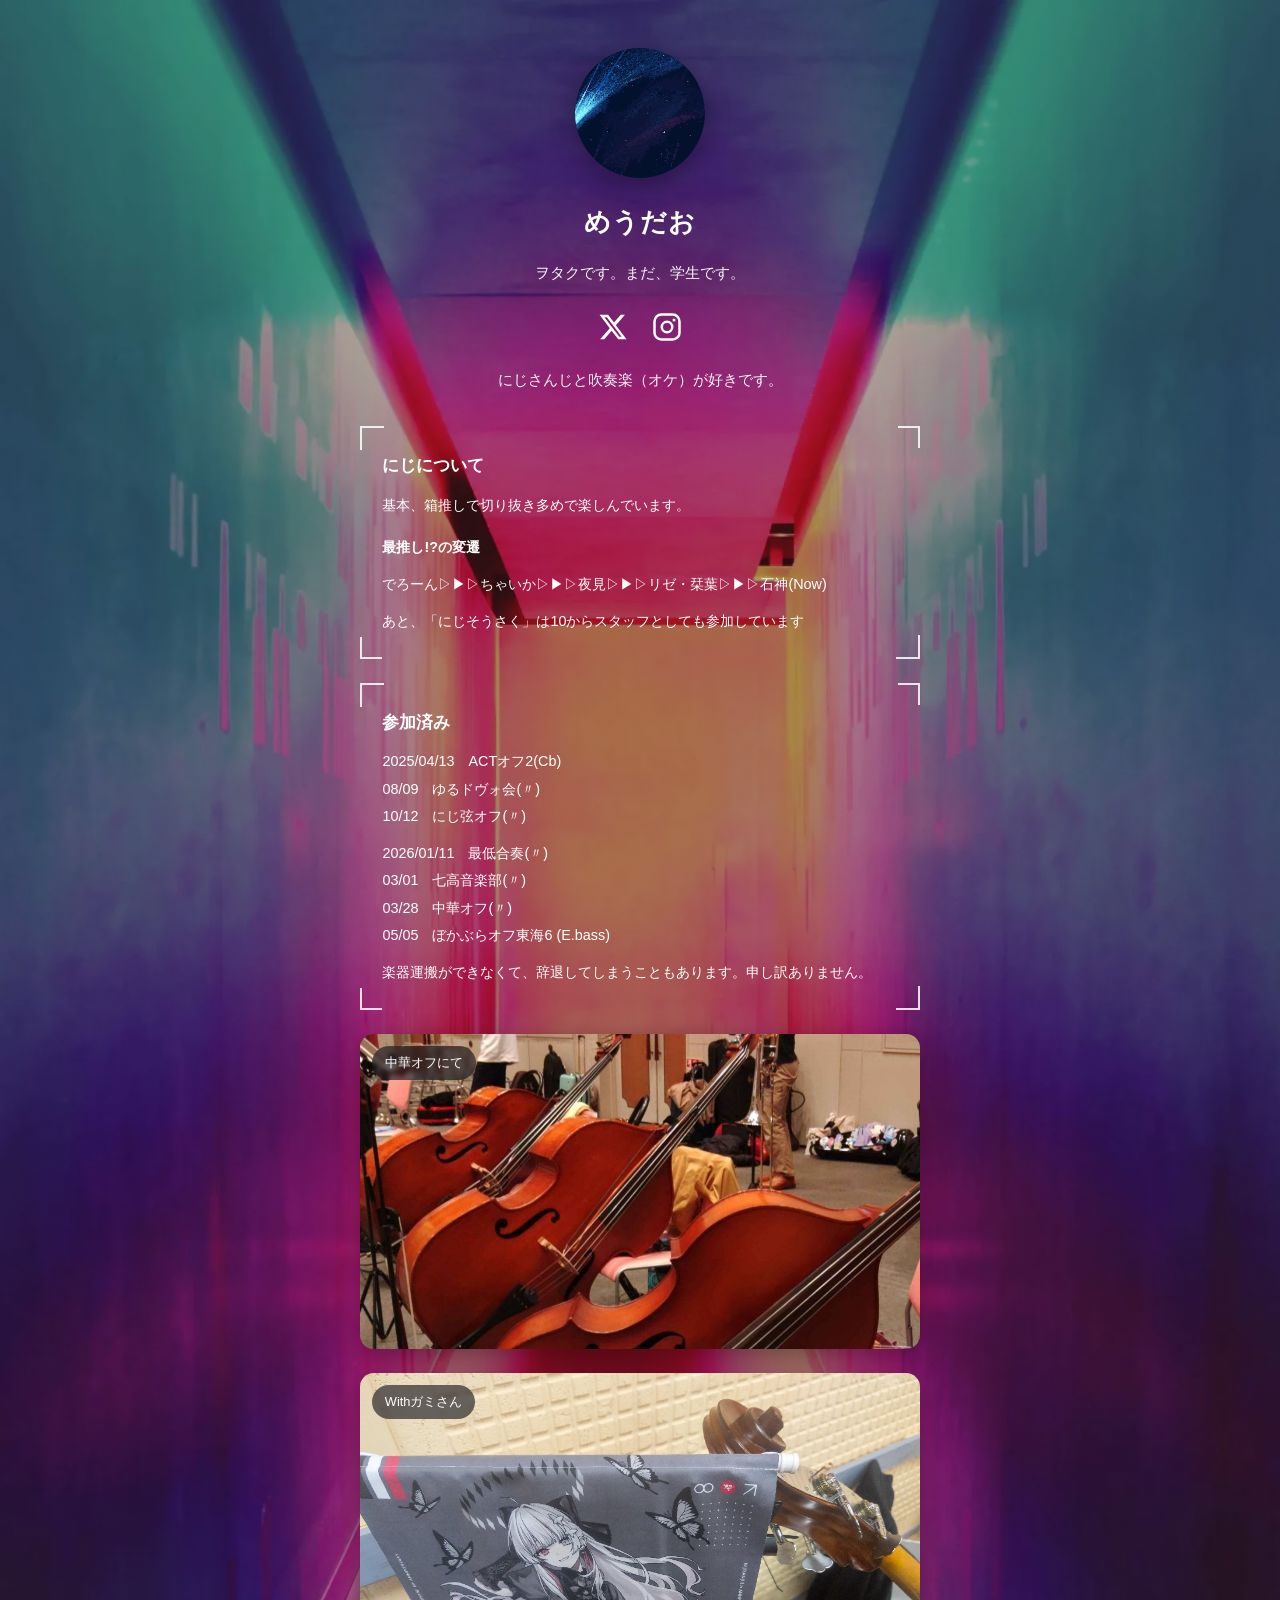
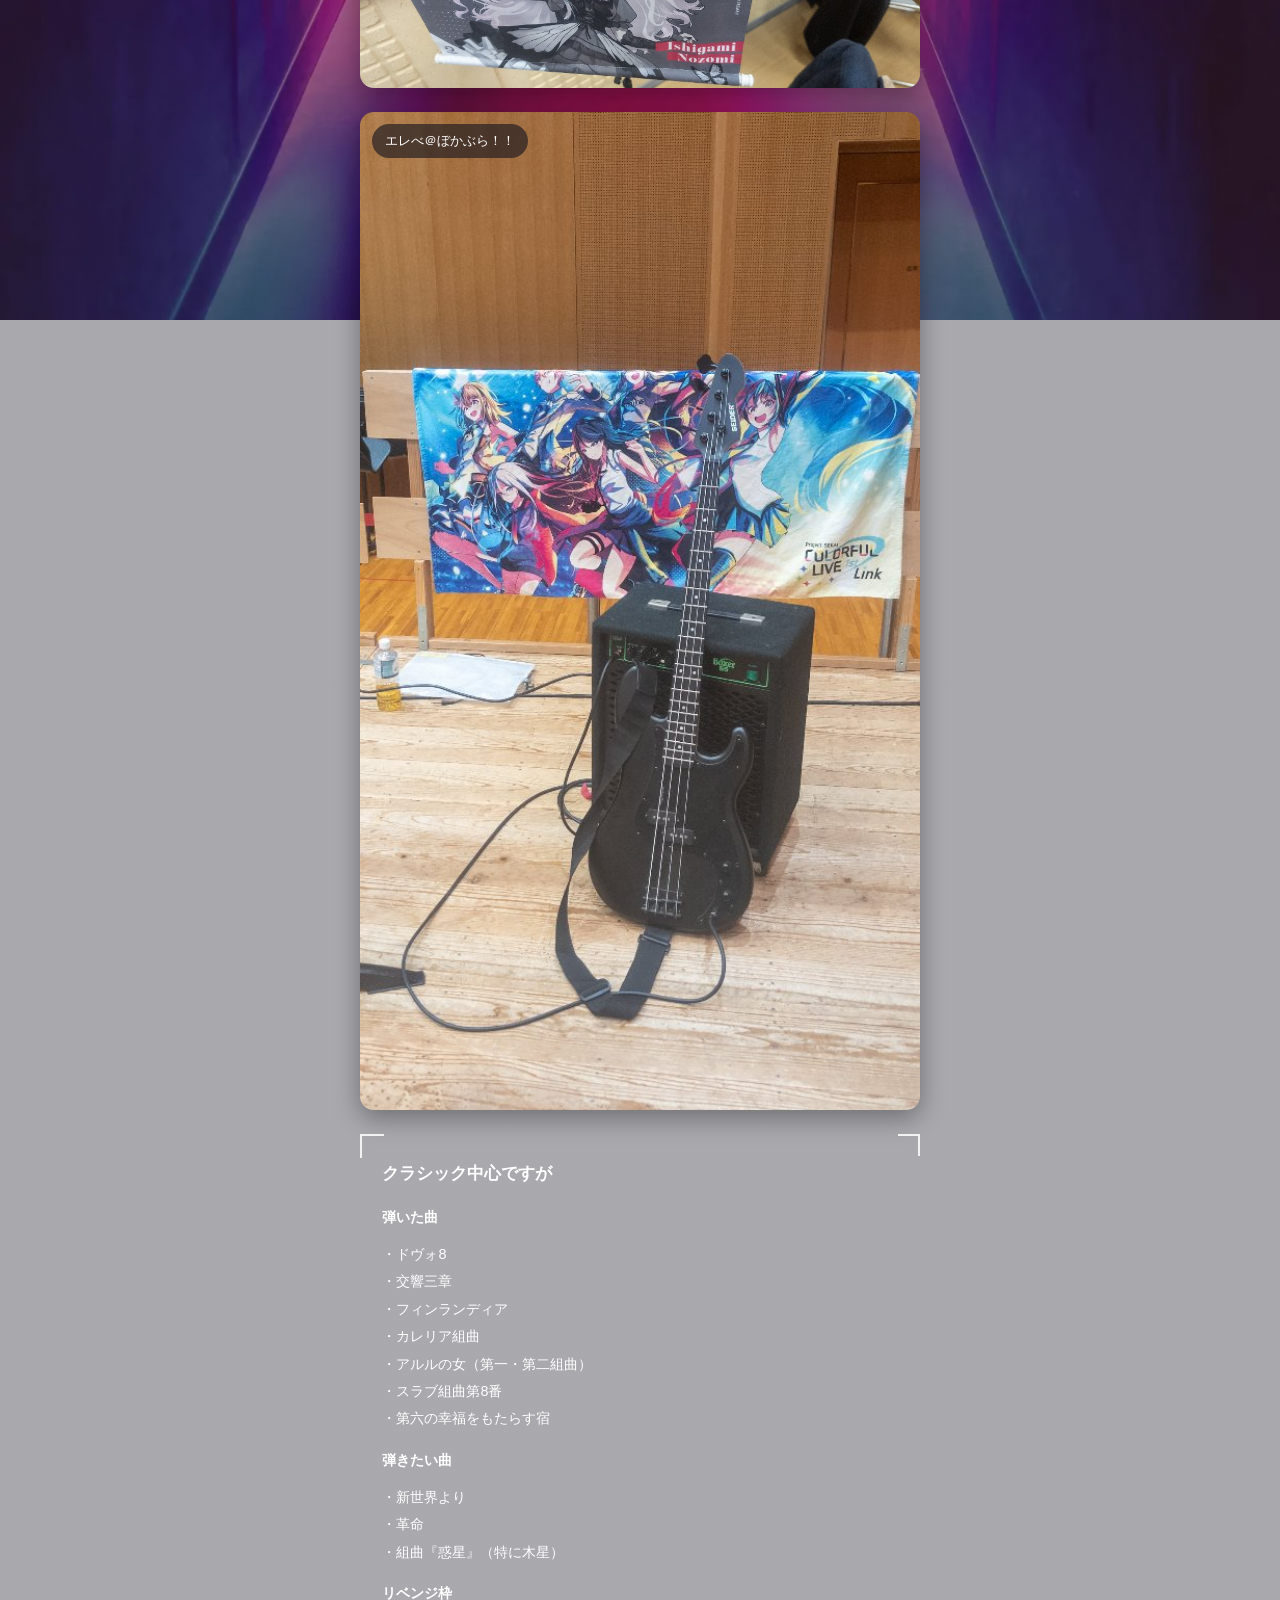
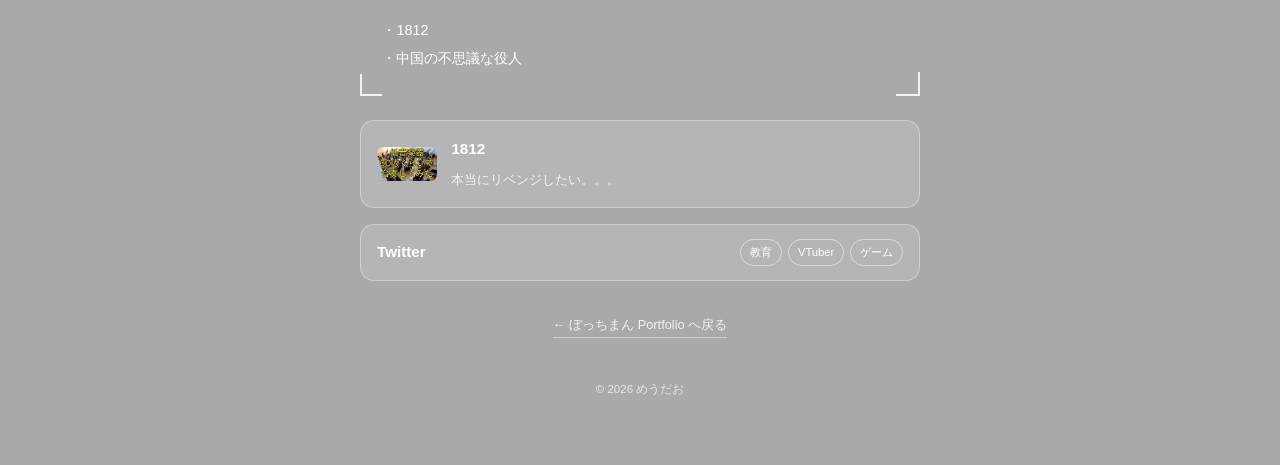
==== meudao.html @ 11e47572 "Add dedicated めうだお page mirroring lit.link layout Create meudao.html replicating the lit.link profil" ====
<!DOCTYPE html>
<html lang="ja">
<head>
  <meta charset="UTF-8">
  <meta name="viewport" content="width=device-width, initial-scale=1.0">
  <title>めうだお</title>
  <meta name="description" content="めうだお — ヲタクです。まだ、学生です。にじさんじと吹奏楽（オケ）が好きです。">
  <style>
    * { box-sizing: border-box; margin: 0; padding: 0; }

    body {
      font-family: "Helvetica Neue", "Hiragino Sans", "Yu Gothic", sans-serif;
      color: #fff;
      line-height: 1.9;
      min-height: 100vh;
      background:
        linear-gradient(rgba(10,8,20,0.35), rgba(10,8,20,0.35)),
        url("images/meudao-bg.webp") center top / cover fixed no-repeat;
    }

    .wrap {
      width: min(560px, 92%);
      margin: 0 auto;
      padding: 3rem 0 4rem;
      text-align: center;
    }

    /* ===== Profile head ===== */
    .avatar {
      width: 130px;
      height: 130px;
      border-radius: 50%;
      object-fit: cover;
      margin: 0 auto 1.25rem;
      display: block;
      box-shadow: 0 6px 24px rgba(0,0,0,0.35);
    }

    .name {
      font-size: 1.6rem;
      font-weight: 700;
      letter-spacing: 0.04em;
      margin-bottom: 0.75rem;
    }

    .bio {
      font-size: 0.95rem;
      opacity: 0.95;
      margin-bottom: 1.5rem;
    }

    .socials {
      display: flex;
      justify-content: center;
      gap: 1.5rem;
      margin-bottom: 1.5rem;
    }

    .socials a {
      color: #fff;
      display: inline-flex;
    }

    .socials svg { width: 30px; height: 30px; }

    .tagline {
      font-size: 0.95rem;
      margin-bottom: 2rem;
      opacity: 0.95;
    }

    /* ===== Framed text box (corner brackets) ===== */
    .frame {
      position: relative;
      text-align: left;
      padding: 1.5rem 1.4rem;
      margin: 0 0 1.5rem;
      font-size: 0.9rem;
    }

    .frame::before,
    .frame::after {
      content: "";
      position: absolute;
      width: 22px;
      height: 22px;
      border: 2px solid rgba(255,255,255,0.85);
    }

    .frame::before { top: 0; left: 0; border-right: none; border-bottom: none; }
    .frame::after  { bottom: 0; right: 0; border-left: none; border-top: none; }

    .frame > span.corner-tr,
    .frame > span.corner-bl {
      position: absolute;
      width: 22px;
      height: 22px;
      border: 2px solid rgba(255,255,255,0.85);
    }
    .frame > span.corner-tr { top: 0; right: 0; border-left: none; border-bottom: none; }
    .frame > span.corner-bl { bottom: 0; left: 0; border-right: none; border-top: none; }

    .frame h2 {
      font-size: 1.05rem;
      font-weight: 700;
      margin-bottom: 0.6rem;
    }

    .frame p { margin: 0 0 0.6rem; }
    .frame p:last-child { margin-bottom: 0; }
    .frame .sub { font-weight: 700; margin-top: 0.9rem; }

    /* ===== Photo cards ===== */
    .photo {
      position: relative;
      margin: 0 0 1.5rem;
      border-radius: 14px;
      overflow: hidden;
      box-shadow: 0 8px 26px rgba(0,0,0,0.35);
    }

    .photo img { width: 100%; display: block; }

    .photo .label {
      position: absolute;
      top: 12px;
      left: 12px;
      background: rgba(20,20,30,0.62);
      color: #fff;
      font-size: 0.8rem;
      padding: 0.3rem 0.8rem;
      border-radius: 999px;
      backdrop-filter: blur(2px);
    }

    /* ===== Link buttons ===== */
    .link-btn {
      display: flex;
      align-items: center;
      gap: 0.9rem;
      text-decoration: none;
      color: #fff;
      background: rgba(255,255,255,0.14);
      border: 1px solid rgba(255,255,255,0.35);
      border-radius: 14px;
      padding: 0.8rem 1rem;
      margin: 0 0 1rem;
      text-align: left;
      transition: background 0.2s ease, transform 0.2s ease;
      backdrop-filter: blur(3px);
    }

    .link-btn:hover {
      background: rgba(255,255,255,0.24);
      transform: translateY(-2px);
    }

    .link-btn img {
      width: 60px;
      height: 34px;
      object-fit: cover;
      border-radius: 6px;
      flex-shrink: 0;
    }

    .link-btn .lb-title { font-weight: 700; font-size: 0.95rem; }
    .link-btn .lb-sub { font-size: 0.8rem; opacity: 0.85; }

    .link-btn .tags {
      margin-left: auto;
      display: flex;
      gap: 0.4rem;
      flex-wrap: wrap;
      justify-content: flex-end;
    }
    .link-btn .tags span {
      font-size: 0.7rem;
      border: 1px solid rgba(255,255,255,0.5);
      border-radius: 999px;
      padding: 0.1rem 0.55rem;
    }

    .back {
      display: inline-block;
      margin-top: 1rem;
      font-size: 0.8rem;
      color: rgba(255,255,255,0.85);
      text-decoration: none;
      border-bottom: 1px solid rgba(255,255,255,0.4);
    }

    .credit {
      margin-top: 2.5rem;
      font-size: 0.72rem;
      opacity: 0.7;
    }
  </style>
</head>

<body>
  <div class="wrap">

    <!-- ===== Profile ===== -->
    <img class="avatar" src="images/meudao-avatar.png" alt="めうだお">
    <h1 class="name">めうだお</h1>
    <p class="bio">ヲタクです。まだ、学生です。</p>

    <div class="socials">
      <a href="https://x.com/Meu_Dao0000" target="_blank" rel="noopener" aria-label="X (Twitter)">
        <svg viewBox="0 0 24 24" fill="currentColor"><path d="M18.244 2.25h3.308l-7.227 8.26 8.502 11.24H16.17l-5.214-6.817L4.99 21.75H1.68l7.73-8.835L1.254 2.25H8.08l4.713 6.231zm-1.161 17.52h1.833L7.084 4.126H5.117z"/></svg>
      </a>
      <a href="https://www.instagram.com/Meu_Dao0000/" target="_blank" rel="noopener" aria-label="Instagram">
        <svg viewBox="0 0 24 24" fill="none" stroke="currentColor" stroke-width="2"><rect x="2" y="2" width="20" height="20" rx="5.5"/><circle cx="12" cy="12" r="4.2"/><circle cx="17.6" cy="6.4" r="1.2" fill="currentColor" stroke="none"/></svg>
      </a>
    </div>

    <p class="tagline">にじさんじと吹奏楽（オケ）が好きです。</p>

    <!-- ===== にじについて ===== -->
    <div class="frame">
      <span class="corner-tr"></span><span class="corner-bl"></span>
      <h2>にじについて</h2>
      <p>基本、箱推しで切り抜き多めで楽しんでいます。</p>
      <p class="sub">最推し!?の変遷</p>
      <p>でろーん▷▶▷ちゃいか▷▶▷夜見▷▶▷リゼ・栞葉▷▶▷石神(Now)</p>
      <p>あと、「にじそうさく」は10からスタッフとしても参加しています</p>
    </div>

    <!-- ===== 参加済み ===== -->
    <div class="frame">
      <span class="corner-tr"></span><span class="corner-bl"></span>
      <h2>参加済み</h2>
      <p>
        2025/04/13　ACTオフ2(Cb)<br>
        08/09　ゆるドヴォ会(〃)<br>
        10/12　にじ弦オフ(〃)
      </p>
      <p>
        2026/01/11　最低合奏(〃)<br>
        03/01　七高音楽部(〃)<br>
        03/28　中華オフ(〃)<br>
        05/05　ぼかぶらオフ東海6 (E.bass)
      </p>
      <p>楽器運搬ができなくて、辞退してしまうこともあります。申し訳ありません。</p>
    </div>

    <!-- ===== Photos ===== -->
    <div class="photo">
      <span class="label">中華オフにて</span>
      <img src="images/meudao-chuka.jpg" alt="中華オフにて">
    </div>

    <div class="photo">
      <span class="label">Withガミさん</span>
      <img src="images/meudao-gami.jpg" alt="Withガミさん">
    </div>

    <div class="photo">
      <span class="label">エレべ＠ぼかぶら！！</span>
      <img src="images/meudao-ebass.jpg" alt="エレべ＠ぼかぶら">
    </div>

    <!-- ===== 演奏曲 ===== -->
    <div class="frame">
      <span class="corner-tr"></span><span class="corner-bl"></span>
      <h2>クラシック中心ですが</h2>
      <p class="sub">弾いた曲</p>
      <p>
        ・ドヴォ8<br>
        ・交響三章<br>
        ・フィンランディア<br>
        ・カレリア組曲<br>
        ・アルルの女（第一・第二組曲）<br>
        ・スラブ組曲第8番<br>
        ・第六の幸福をもたらす宿
      </p>
      <p class="sub">弾きたい曲</p>
      <p>
        ・新世界より<br>
        ・革命<br>
        ・組曲『惑星』（特に木星）
      </p>
      <p class="sub">リベンジ枠</p>
      <p>
        ・1812<br>
        ・中国の不思議な役人
      </p>
    </div>

    <!-- ===== Link buttons ===== -->
    <a class="link-btn" href="https://www.youtube.com/watch?v=g-0EYUPLU7w&list=RDg-0EYUPLU7w&start_radio=1" target="_blank" rel="noopener">
      <img src="images/meudao-1812.jpg" alt="1812">
      <span>
        <span class="lb-title">1812</span><br>
        <span class="lb-sub">本当にリベンジしたい。。。</span>
      </span>
    </a>

    <a class="link-btn" href="https://x.com/Meu_Dao0000" target="_blank" rel="noopener">
      <span class="lb-title">Twitter</span>
      <span class="tags"><span>教育</span><span>VTuber</span><span>ゲーム</span></span>
    </a>

    <a class="back" href="index.html">← ぼっちまん Portfolio へ戻る</a>

    <p class="credit">© 2026 めうだお</p>
  </div>
</body>
</html>
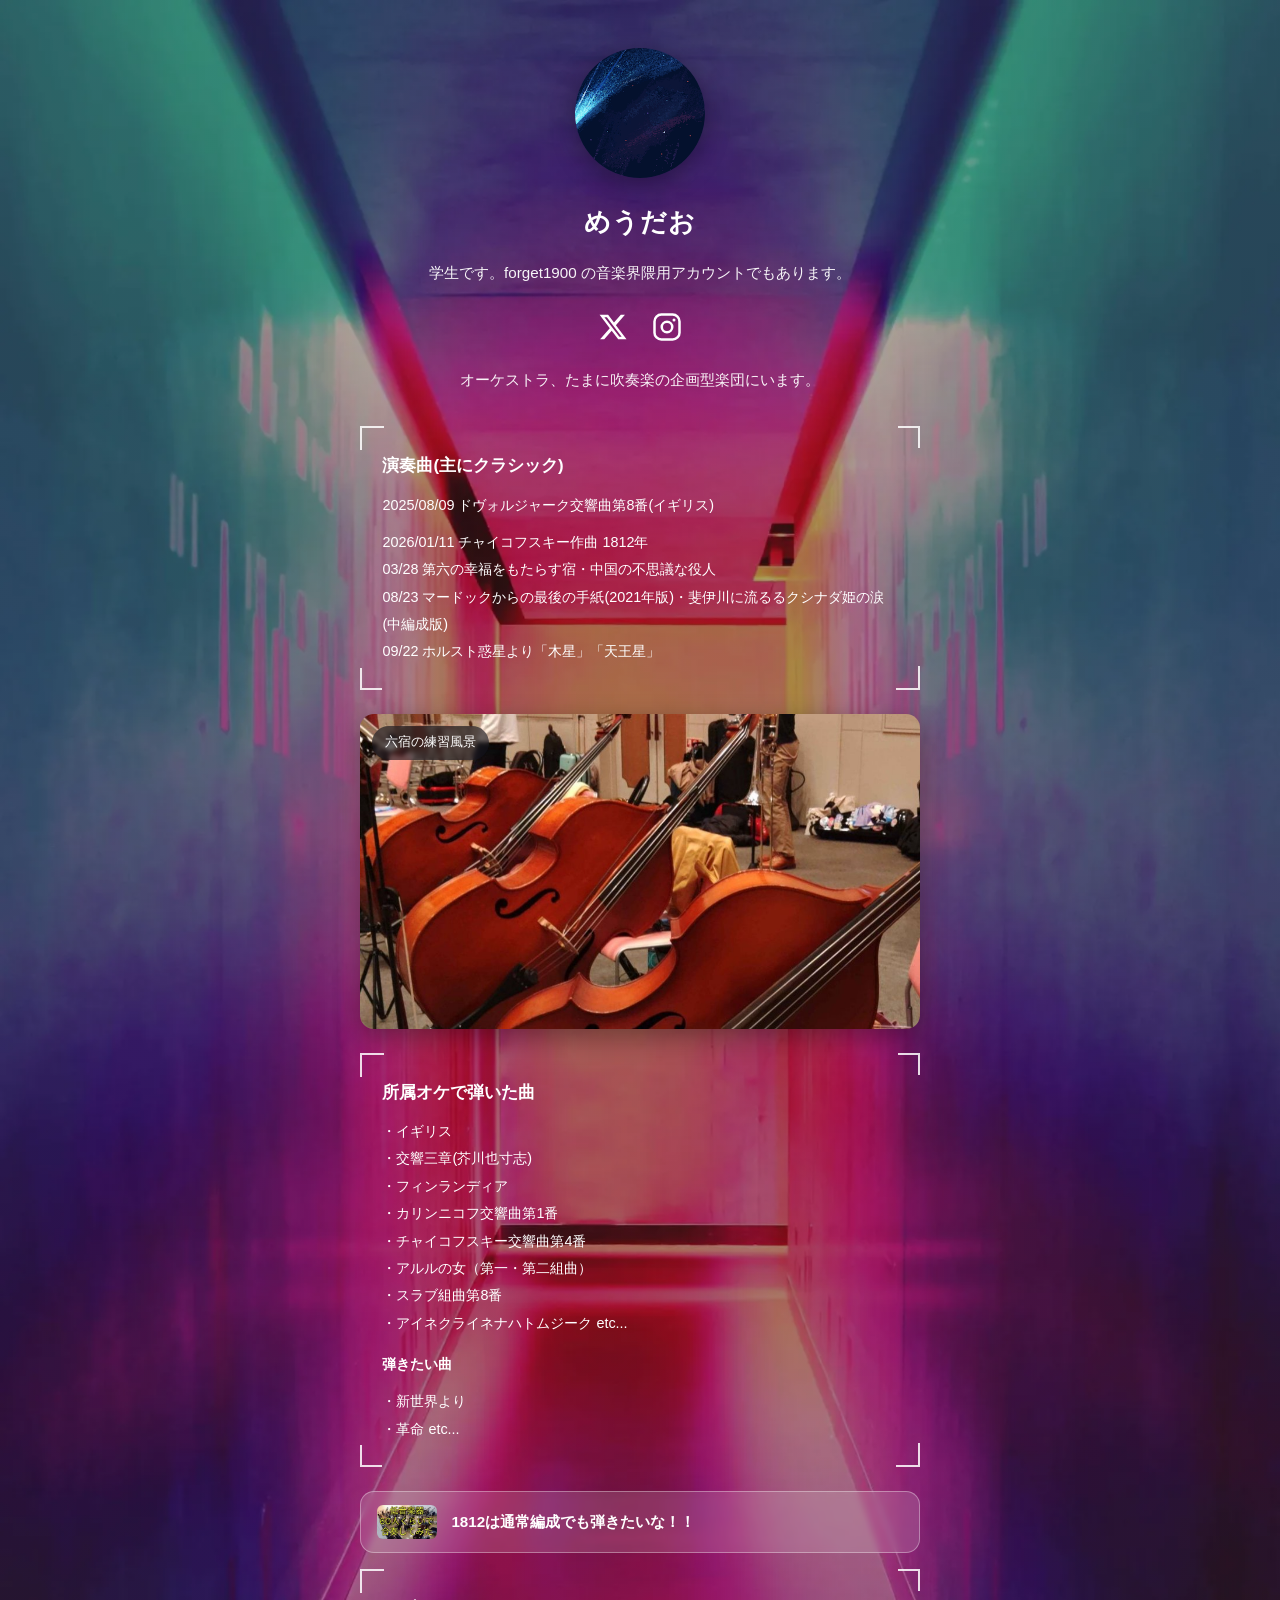
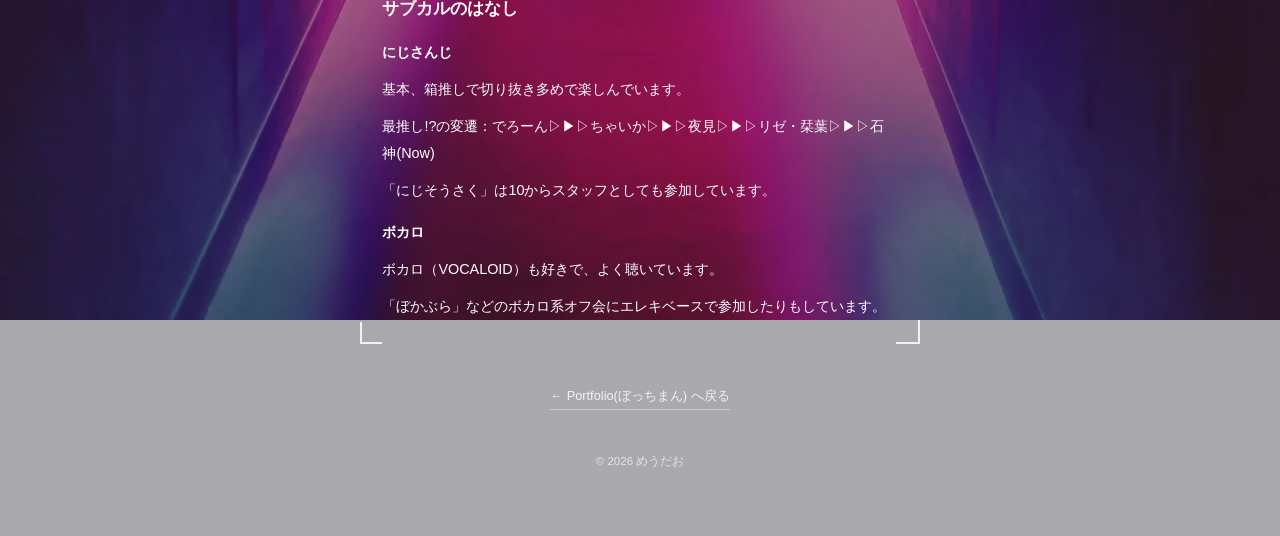
==== commit eddaa22f: "Replace Twitter button with にじさんじ・ボカロ subculture section Overwrite the bottom Twitter link block on " ====
--- a/meudao.html
+++ b/meudao.html
@@ -203,7 +203,7 @@
     <!-- ===== Profile ===== -->
     <img class="avatar" src="images/meudao-avatar.png" alt="めうだお">
     <h1 class="name">めうだお</h1>
-    <p class="bio">ヲタクです。まだ、学生です。</p>
+    <p class="bio">学生です。forget1900 の音楽界隈用アカウントでもあります。</p>
 
     <div class="socials">
       <a href="https://x.com/Meu_Dao0000" target="_blank" rel="noopener" aria-label="X (Twitter)">
@@ -214,76 +214,47 @@
       </a>
     </div>
 
-    <p class="tagline">にじさんじと吹奏楽（オケ）が好きです。</p>
-
-    <!-- ===== にじについて ===== -->
-    <div class="frame">
-      <span class="corner-tr"></span><span class="corner-bl"></span>
-      <h2>にじについて</h2>
-      <p>基本、箱推しで切り抜き多めで楽しんでいます。</p>
-      <p class="sub">最推し!?の変遷</p>
-      <p>でろーん▷▶▷ちゃいか▷▶▷夜見▷▶▷リゼ・栞葉▷▶▷石神(Now)</p>
-      <p>あと、「にじそうさく」は10からスタッフとしても参加しています</p>
-    </div>
+    <p class="tagline">オーケストラ、たまに吹奏楽の企画型楽団にいます。</p>
 
     <!-- ===== 参加済み ===== -->
     <div class="frame">
       <span class="corner-tr"></span><span class="corner-bl"></span>
-      <h2>参加済み</h2>
-      <p>
-        2025/04/13　ACTオフ2(Cb)<br>
-        08/09　ゆるドヴォ会(〃)<br>
-        10/12　にじ弦オフ(〃)
-      </p>
-      <p>
-        2026/01/11　最低合奏(〃)<br>
-        03/01　七高音楽部(〃)<br>
-        03/28　中華オフ(〃)<br>
-        05/05　ぼかぶらオフ東海6 (E.bass)
-      </p>
-      <p>楽器運搬ができなくて、辞退してしまうこともあります。申し訳ありません。</p>
+      <h2>演奏曲(主にクラシック)</h2>
+      <p>
+        2025/08/09 ドヴォルジャーク交響曲第8番(イギリス) <br>
+      </p>
+      <p>
+        2026/01/11 チャイコフスキー作曲 1812年<br>
+        03/28 第六の幸福をもたらす宿・中国の不思議な役人<br>
+        08/23 マードックからの最後の手紙(2021年版)・斐伊川に流るるクシナダ姫の涙(中編成版)<br>
+        09/22 ホルスト惑星より「木星」「天王星」
+      </p>
     </div>
 
     <!-- ===== Photos ===== -->
     <div class="photo">
-      <span class="label">中華オフにて</span>
+      <span class="label">六宿の練習風景</span>
       <img src="images/meudao-chuka.jpg" alt="中華オフにて">
-    </div>
-
-    <div class="photo">
-      <span class="label">Withガミさん</span>
-      <img src="images/meudao-gami.jpg" alt="Withガミさん">
-    </div>
-
-    <div class="photo">
-      <span class="label">エレべ＠ぼかぶら！！</span>
-      <img src="images/meudao-ebass.jpg" alt="エレべ＠ぼかぶら">
     </div>
 
     <!-- ===== 演奏曲 ===== -->
     <div class="frame">
       <span class="corner-tr"></span><span class="corner-bl"></span>
-      <h2>クラシック中心ですが</h2>
-      <p class="sub">弾いた曲</p>
-      <p>
-        ・ドヴォ8<br>
-        ・交響三章<br>
+      <h2>所属オケで弾いた曲</h2>
+      <p>
+        ・イギリス<br>
+        ・交響三章(芥川也寸志)<br>
         ・フィンランディア<br>
-        ・カレリア組曲<br>
+        ・カリンニコフ交響曲第1番<br>
+        ・チャイコフスキー交響曲第4番<br>
         ・アルルの女（第一・第二組曲）<br>
         ・スラブ組曲第8番<br>
-        ・第六の幸福をもたらす宿
+        ・アイネクライネナハトムジーク etc... <br> 
       </p>
       <p class="sub">弾きたい曲</p>
       <p>
         ・新世界より<br>
-        ・革命<br>
-        ・組曲『惑星』（特に木星）
-      </p>
-      <p class="sub">リベンジ枠</p>
-      <p>
-        ・1812<br>
-        ・中国の不思議な役人
+        ・革命 etc... <br> 
       </p>
     </div>
 
@@ -291,17 +262,24 @@
     <a class="link-btn" href="https://www.youtube.com/watch?v=g-0EYUPLU7w&list=RDg-0EYUPLU7w&start_radio=1" target="_blank" rel="noopener">
       <img src="images/meudao-1812.jpg" alt="1812">
       <span>
-        <span class="lb-title">1812</span><br>
-        <span class="lb-sub">本当にリベンジしたい。。。</span>
+        <span class="lb-title">1812は通常編成でも弾きたいな！！</span><br>
       </span>
     </a>
 
-    <a class="link-btn" href="https://x.com/Meu_Dao0000" target="_blank" rel="noopener">
-      <span class="lb-title">Twitter</span>
-      <span class="tags"><span>教育</span><span>VTuber</span><span>ゲーム</span></span>
-    </a>
-
-    <a class="back" href="index.html">← ぼっちまん Portfolio へ戻る</a>
+    <!-- ===== サブカル ===== -->
+    <div class="frame">
+      <span class="corner-tr"></span><span class="corner-bl"></span>
+      <h2>サブカルのはなし</h2>
+      <p class="sub">にじさんじ</p>
+      <p>基本、箱推しで切り抜き多めで楽しんでいます。</p>
+      <p>最推し!?の変遷：でろーん▷▶▷ちゃいか▷▶▷夜見▷▶▷リゼ・栞葉▷▶▷石神(Now)</p>
+      <p>「にじそうさく」は10からスタッフとしても参加しています。</p>
+      <p class="sub">ボカロ</p>
+      <p>ボカロ（VOCALOID）も好きで、よく聴いています。</p>
+      <p>「ぼかぶら」などのボカロ系オフ会にエレキベースで参加したりもしています。</p>
+    </div>
+
+    <a class="back" href="index.html">← Portfolio(ぼっちまん) へ戻る</a>
 
     <p class="credit">© 2026 めうだお</p>
   </div>
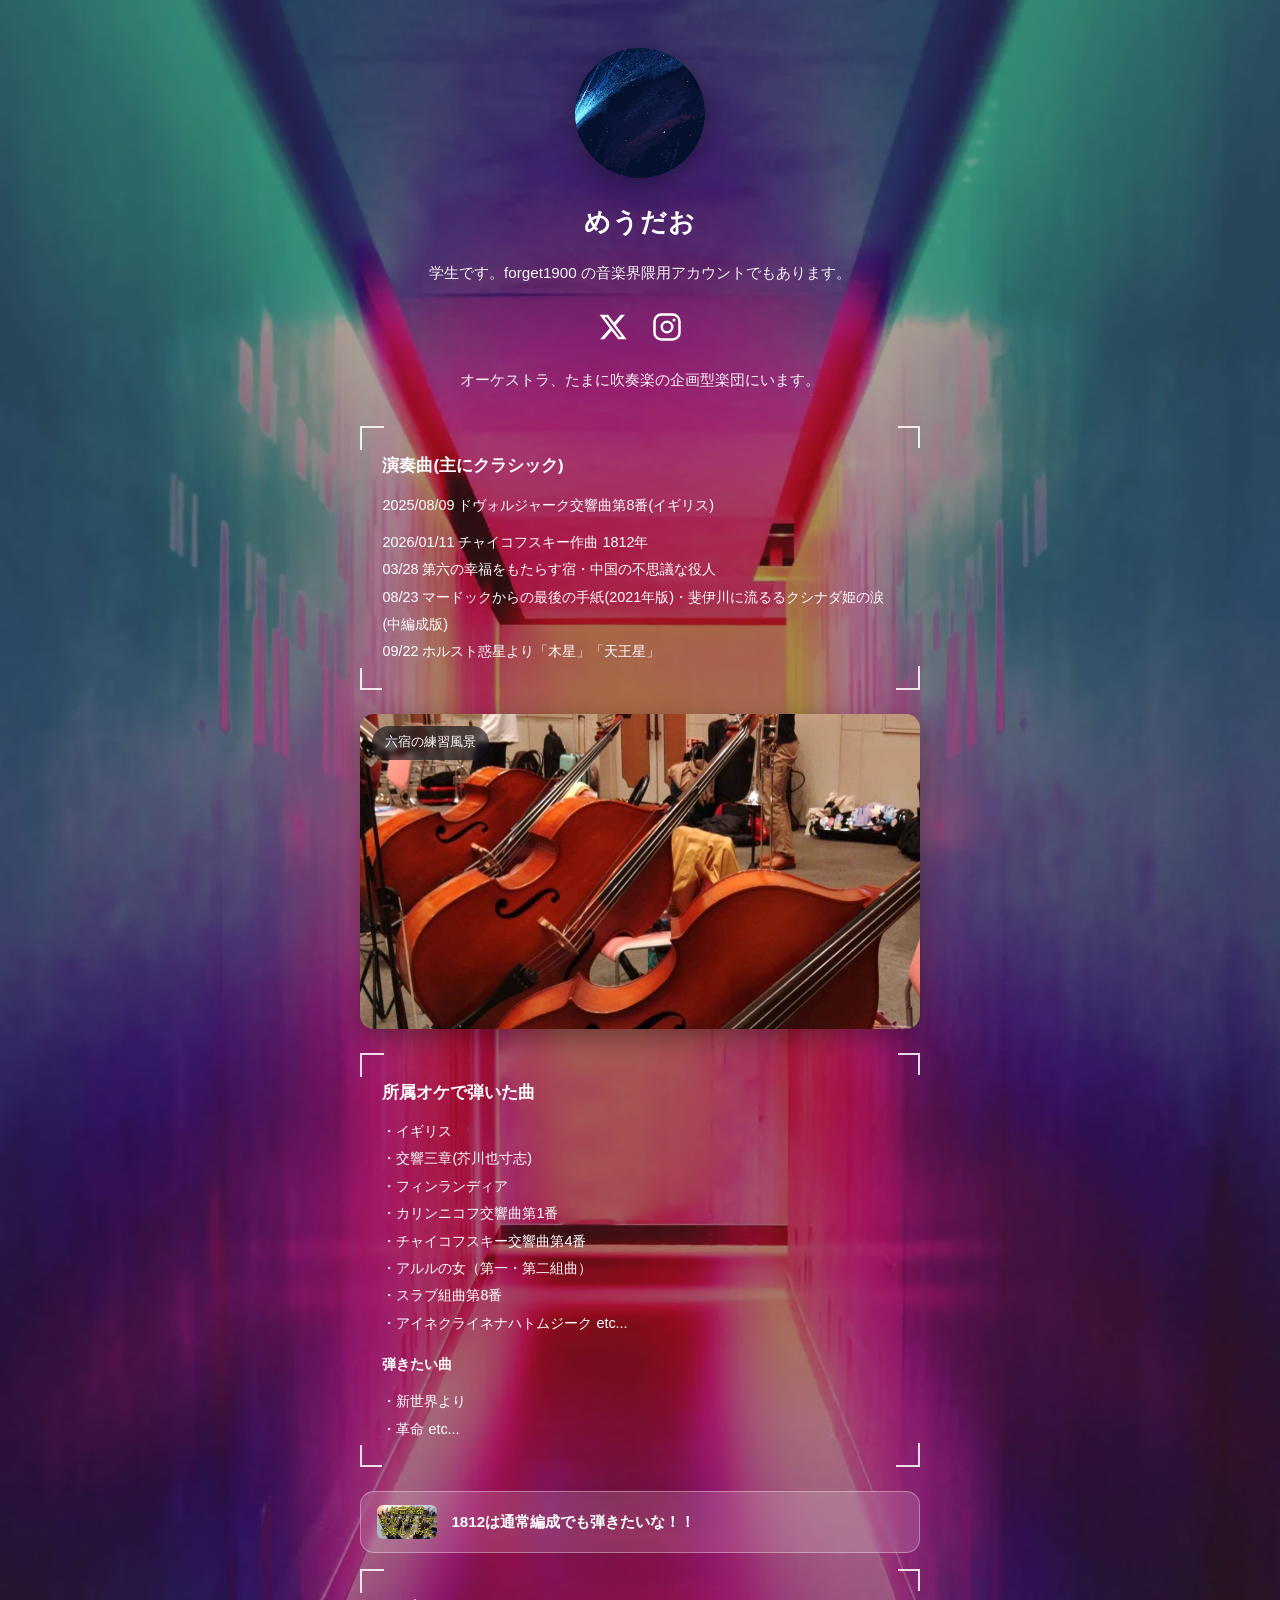
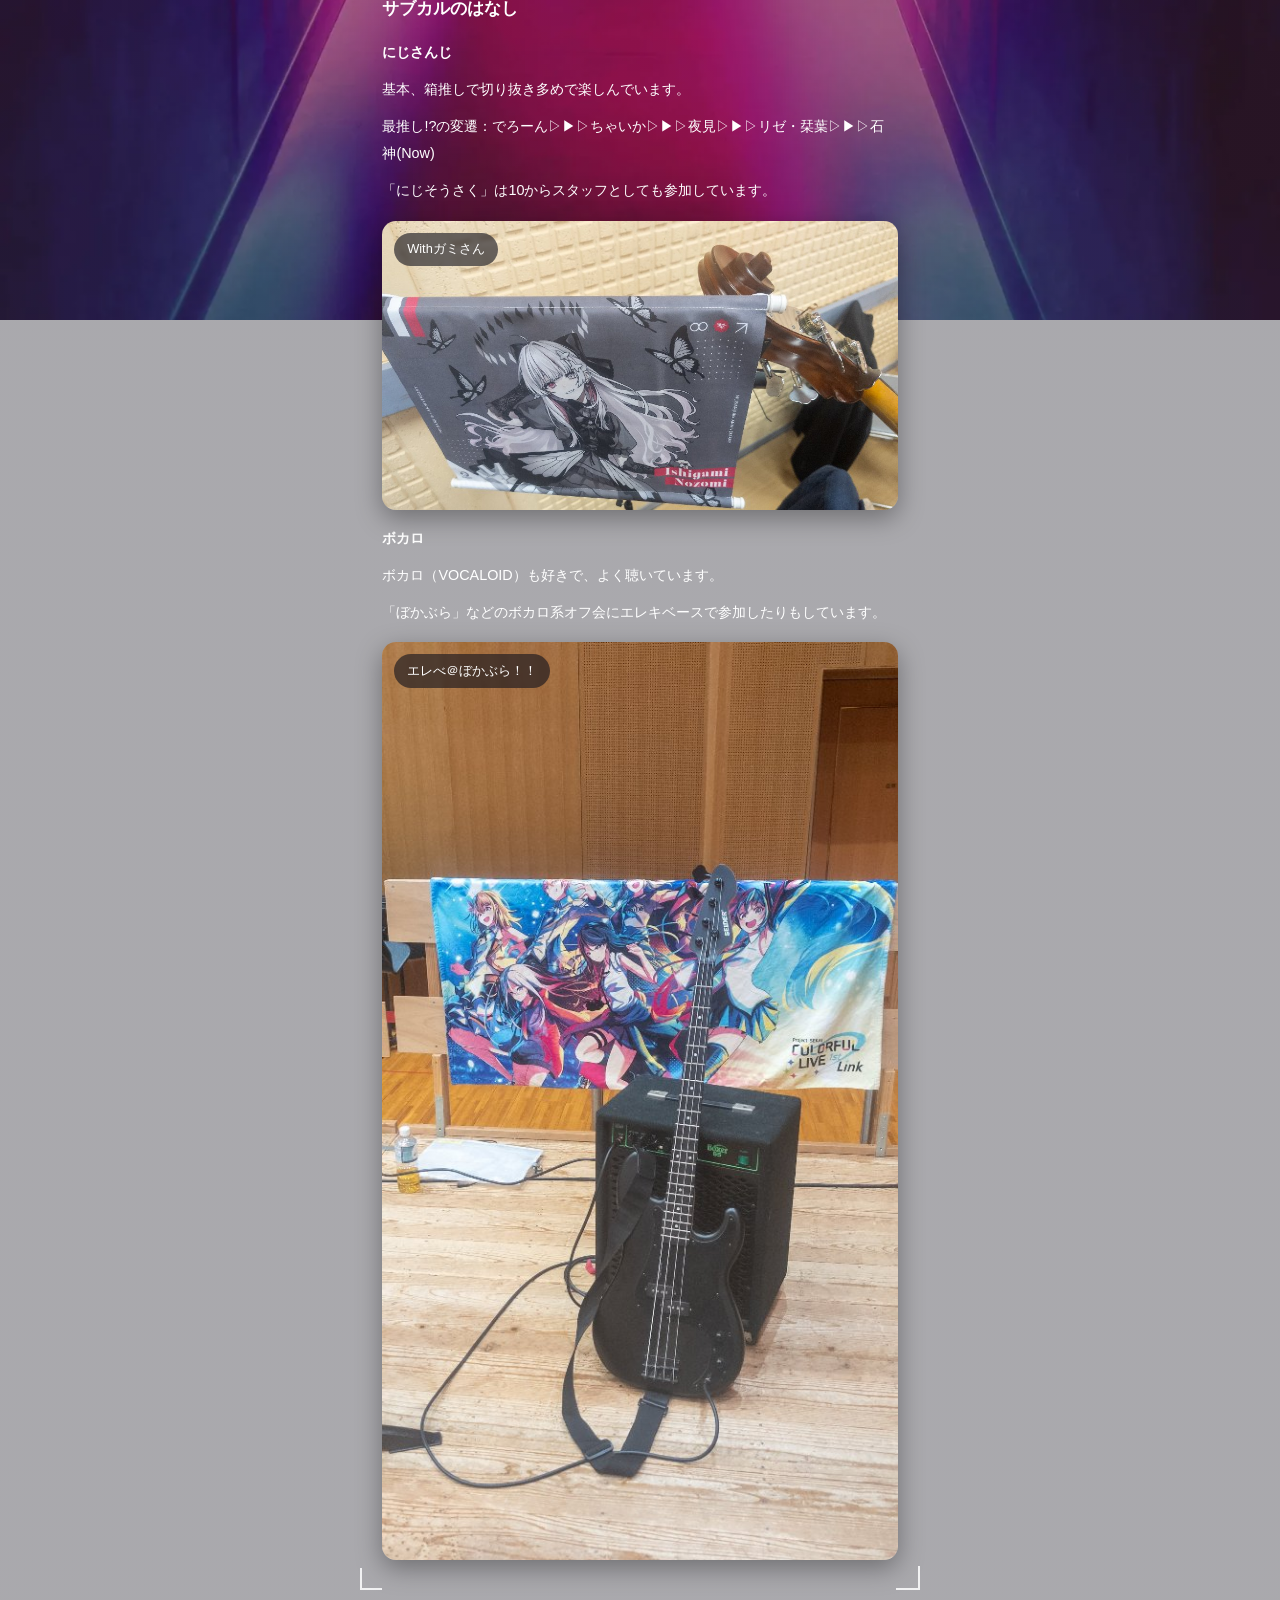
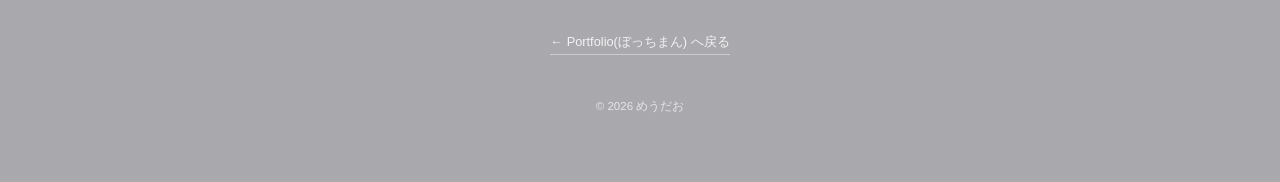
==== commit 4c0e0a52: "Add photos to にじさんじ・ボカロ subculture section Embed the 石神さん tapestry photo under にじさんじ and the ぼかぶら ba" ====
--- a/meudao.html
+++ b/meudao.html
@@ -121,6 +121,8 @@
 
     .photo img { width: 100%; display: block; }
 
+    .photo-in-frame { margin: 1rem 0 0.4rem; }
+
     .photo .label {
       position: absolute;
       top: 12px;
@@ -274,9 +276,17 @@
       <p>基本、箱推しで切り抜き多めで楽しんでいます。</p>
       <p>最推し!?の変遷：でろーん▷▶▷ちゃいか▷▶▷夜見▷▶▷リゼ・栞葉▷▶▷石神(Now)</p>
       <p>「にじそうさく」は10からスタッフとしても参加しています。</p>
+      <div class="photo photo-in-frame">
+        <span class="label">Withガミさん</span>
+        <img src="images/meudao-gami.jpg" alt="石神さんのタペストリー">
+      </div>
       <p class="sub">ボカロ</p>
       <p>ボカロ（VOCALOID）も好きで、よく聴いています。</p>
       <p>「ぼかぶら」などのボカロ系オフ会にエレキベースで参加したりもしています。</p>
+      <div class="photo photo-in-frame">
+        <span class="label">エレべ＠ぼかぶら！！</span>
+        <img src="images/meudao-ebass.jpg" alt="ぼかぶらでのエレキベース">
+      </div>
     </div>
 
     <a class="back" href="index.html">← Portfolio(ぼっちまん) へ戻る</a>
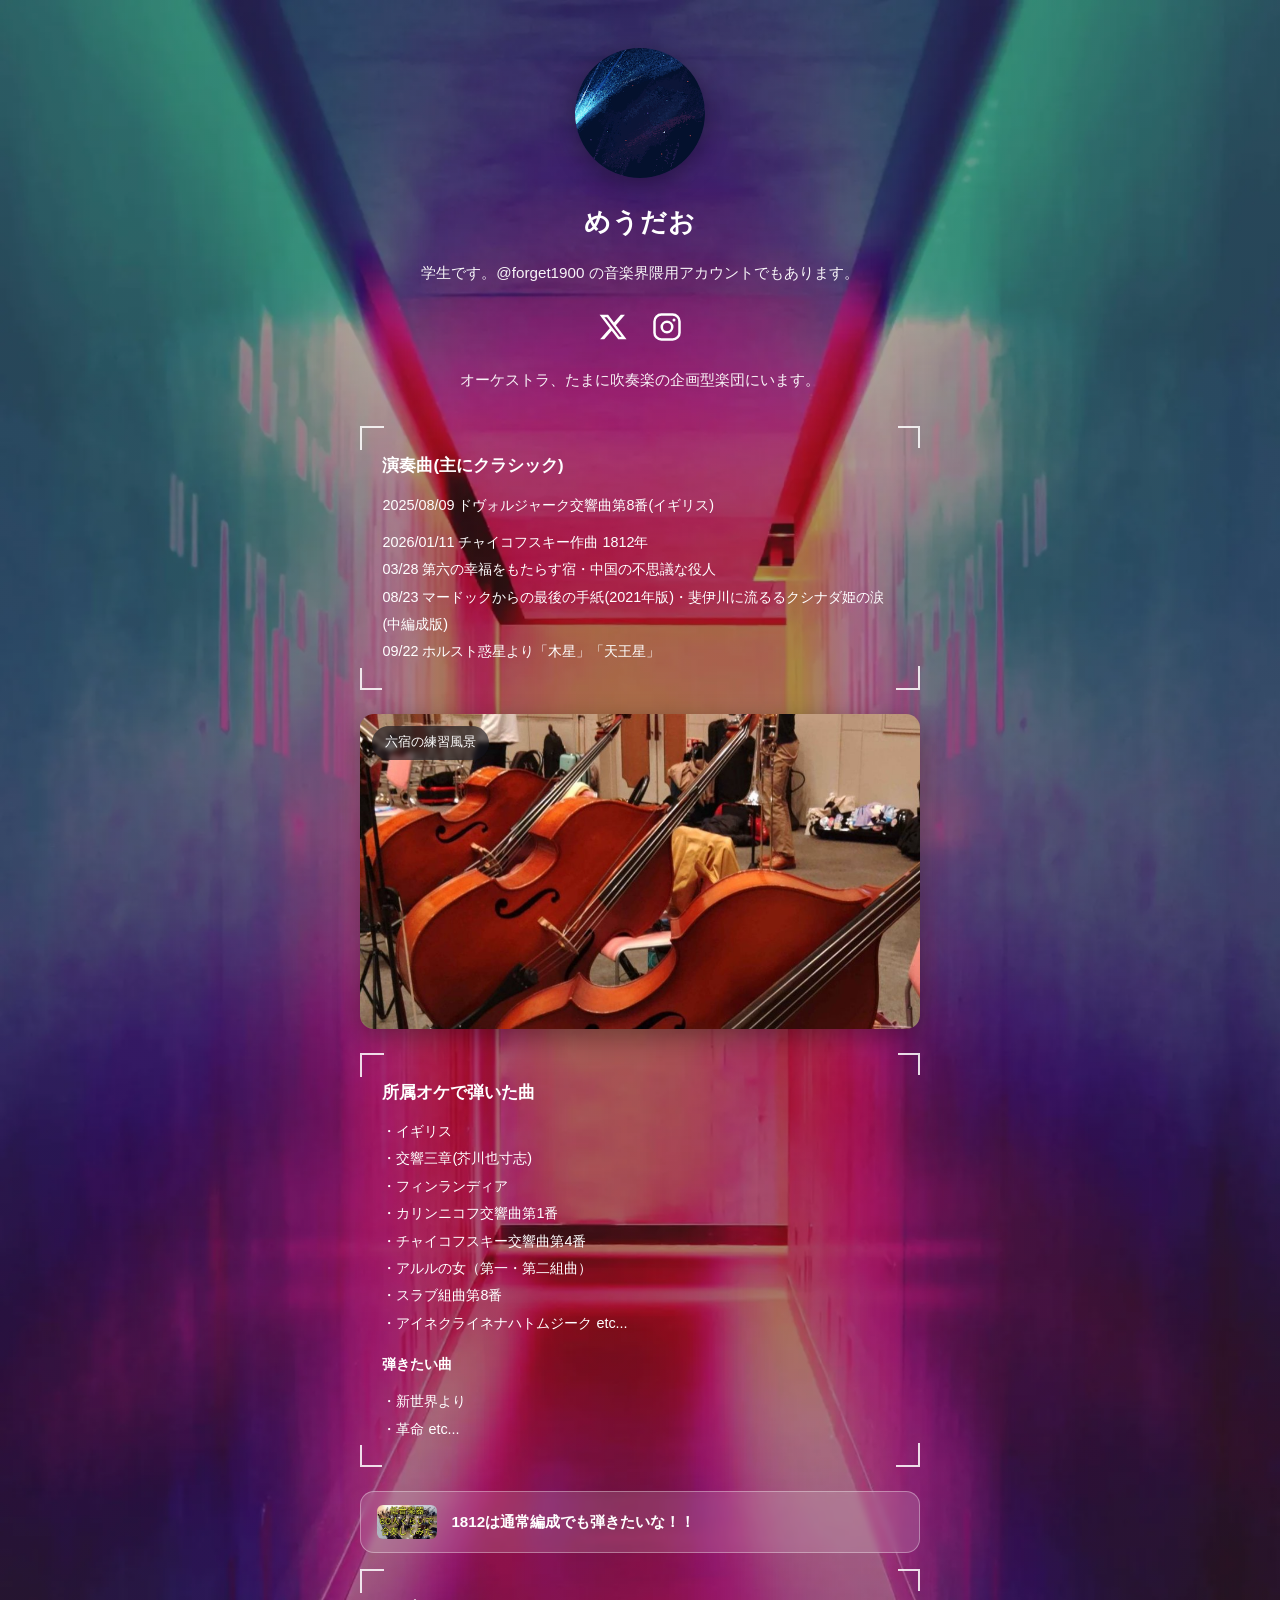
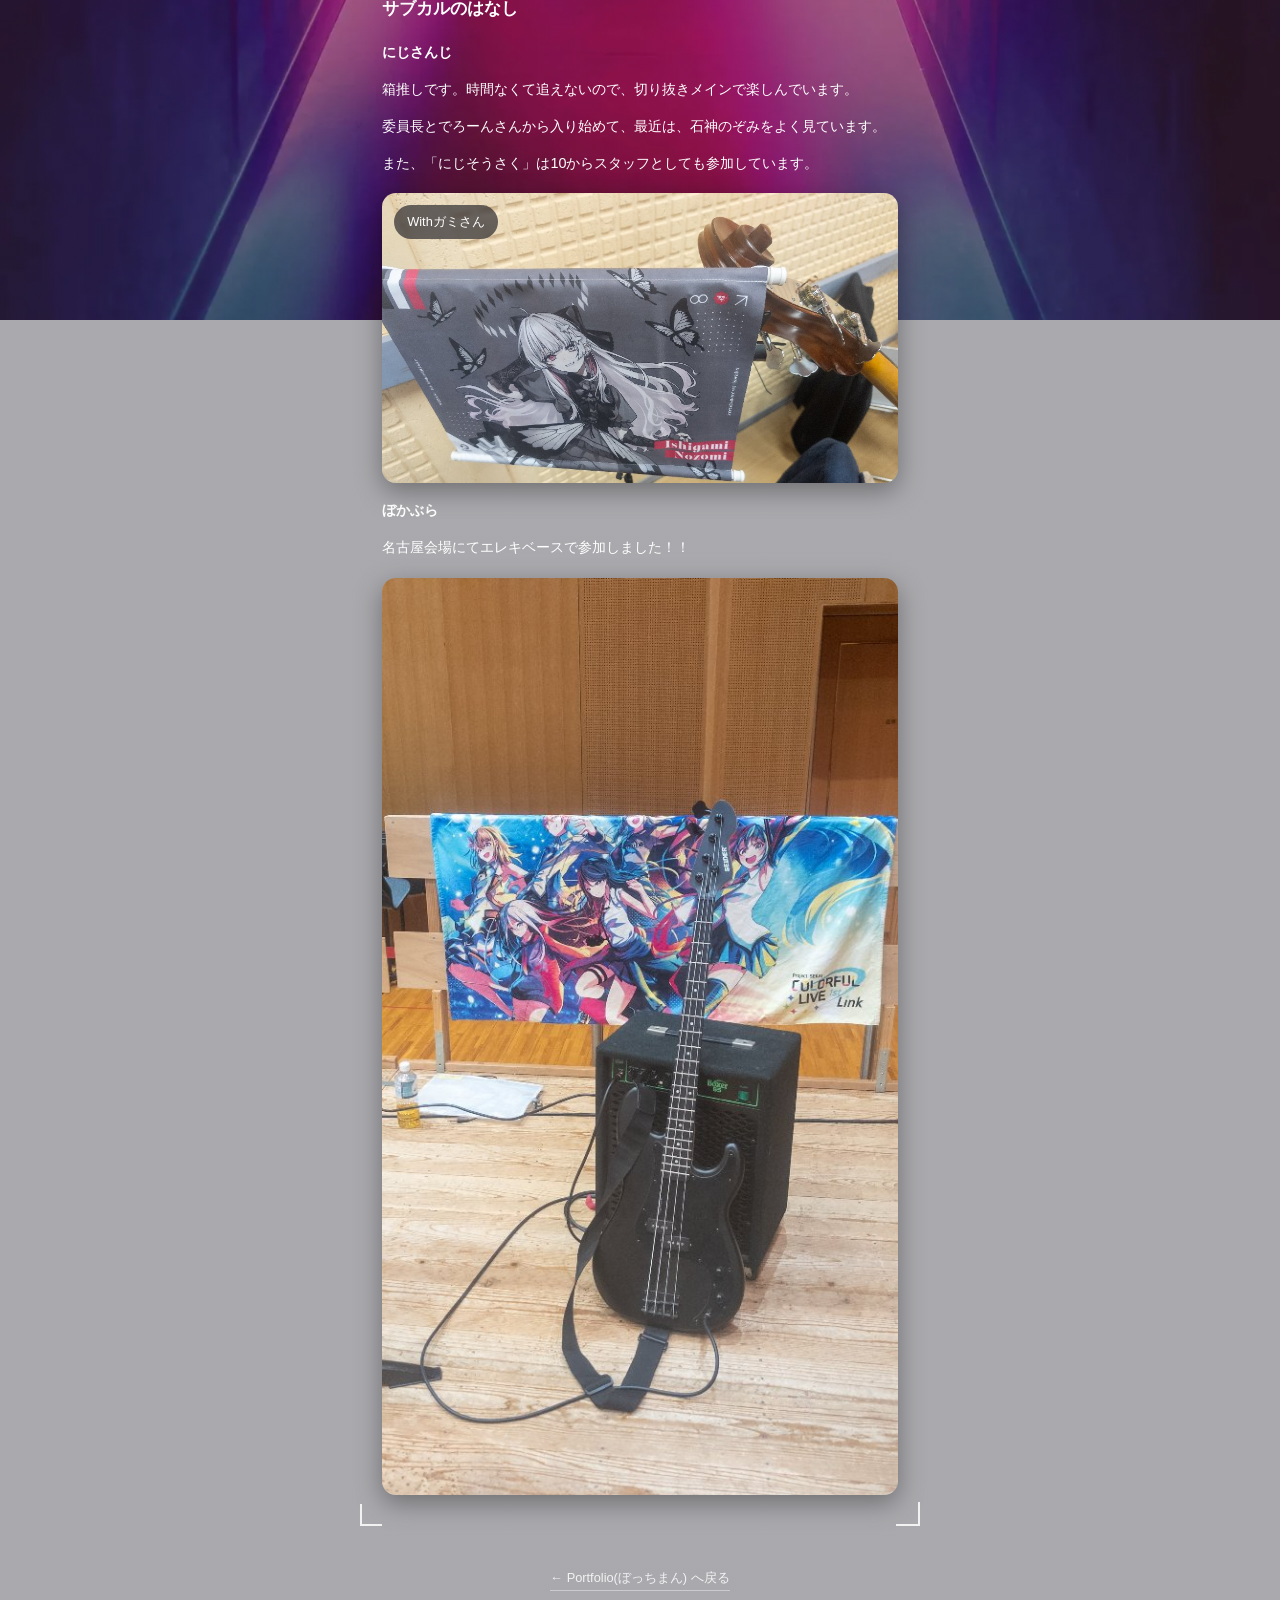
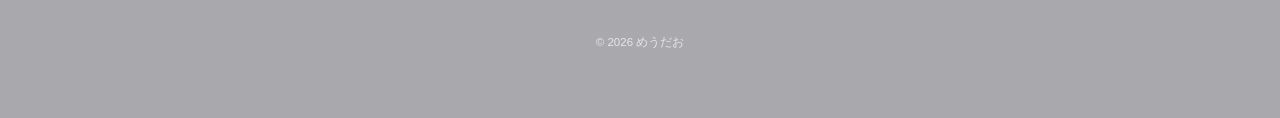
==== commit b9d3ee9e: "Update profile copy on homepage and めうだお page Refine 演奏オフ card wording, update めうだお bio and Instagra" ====
--- a/meudao.html
+++ b/meudao.html
@@ -205,13 +205,13 @@
     <!-- ===== Profile ===== -->
     <img class="avatar" src="images/meudao-avatar.png" alt="めうだお">
     <h1 class="name">めうだお</h1>
-    <p class="bio">学生です。forget1900 の音楽界隈用アカウントでもあります。</p>
+    <p class="bio">学生です。@forget1900 の音楽界隈用アカウントでもあります。</p>
 
     <div class="socials">
       <a href="https://x.com/Meu_Dao0000" target="_blank" rel="noopener" aria-label="X (Twitter)">
         <svg viewBox="0 0 24 24" fill="currentColor"><path d="M18.244 2.25h3.308l-7.227 8.26 8.502 11.24H16.17l-5.214-6.817L4.99 21.75H1.68l7.73-8.835L1.254 2.25H8.08l4.713 6.231zm-1.161 17.52h1.833L7.084 4.126H5.117z"/></svg>
       </a>
-      <a href="https://www.instagram.com/Meu_Dao0000/" target="_blank" rel="noopener" aria-label="Instagram">
+      <a href="https://www.instagram.com/meudao00?igsh=ODd2cDh5dTFoMWlq" target="_blank" rel="noopener" aria-label="Instagram">
         <svg viewBox="0 0 24 24" fill="none" stroke="currentColor" stroke-width="2"><rect x="2" y="2" width="20" height="20" rx="5.5"/><circle cx="12" cy="12" r="4.2"/><circle cx="17.6" cy="6.4" r="1.2" fill="currentColor" stroke="none"/></svg>
       </a>
     </div>
@@ -273,18 +273,16 @@
       <span class="corner-tr"></span><span class="corner-bl"></span>
       <h2>サブカルのはなし</h2>
       <p class="sub">にじさんじ</p>
-      <p>基本、箱推しで切り抜き多めで楽しんでいます。</p>
-      <p>最推し!?の変遷：でろーん▷▶▷ちゃいか▷▶▷夜見▷▶▷リゼ・栞葉▷▶▷石神(Now)</p>
-      <p>「にじそうさく」は10からスタッフとしても参加しています。</p>
+      <p>箱推しです。時間なくて追えないので、切り抜きメインで楽しんでいます。</p>
+      <p>委員長とでろーんさんから入り始めて、最近は、石神のぞみをよく見ています。</p>
+      <p>また、「にじそうさく」は10からスタッフとしても参加しています。</p>
       <div class="photo photo-in-frame">
         <span class="label">Withガミさん</span>
         <img src="images/meudao-gami.jpg" alt="石神さんのタペストリー">
       </div>
-      <p class="sub">ボカロ</p>
-      <p>ボカロ（VOCALOID）も好きで、よく聴いています。</p>
-      <p>「ぼかぶら」などのボカロ系オフ会にエレキベースで参加したりもしています。</p>
+      <p class="sub">ぼかぶら</p>
+      <p>名古屋会場にてエレキベースで参加しました！！</p>
       <div class="photo photo-in-frame">
-        <span class="label">エレべ＠ぼかぶら！！</span>
         <img src="images/meudao-ebass.jpg" alt="ぼかぶらでのエレキベース">
       </div>
     </div>
